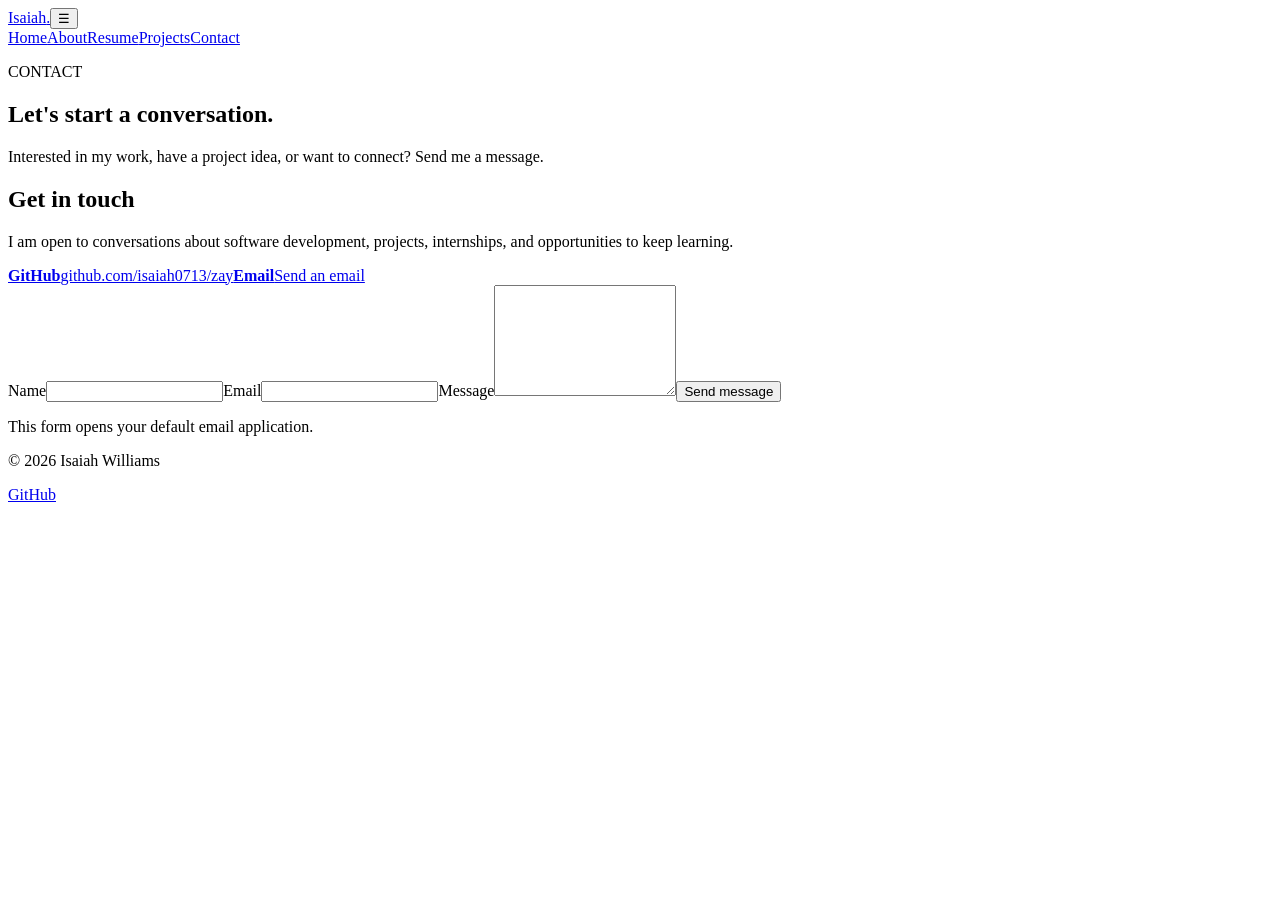
==== contact.html @ 9c96395e "Add contact page" ====
<!doctype html><html lang="en"><head><meta charset="utf-8"><meta name="viewport" content="width=device-width,initial-scale=1"><meta name="description" content="Contact Isaiah Williams"><title>Contact | Isaiah Williams</title><link rel="stylesheet" href="styles.css"></head><body><header><nav class="nav container" aria-label="Main navigation"><a class="brand" href="index.html">Isaiah<span>.</span></a><button class="menu-toggle" aria-expanded="false" aria-controls="nav-links">☰</button><div id="nav-links" class="nav-links"><a href="index.html">Home</a><a href="about.html">About</a><a href="resume.html">Resume</a><a href="projects.html">Projects</a><a class="active" href="contact.html">Contact</a></div></nav></header><main class="page"><section class="page-hero"><div class="container"><p class="eyebrow">CONTACT</p><h1>Let's start a <span>conversation.</span></h1><p class="lead narrow">Interested in my work, have a project idea, or want to connect? Send me a message.</p></div></section><section class="section"><div class="container contact-grid"><div><h2>Get in touch</h2><p>I am open to conversations about software development, projects, internships, and opportunities to keep learning.</p><div class="contact-links"><a href="https://github.com/isaiah0713/zay"><strong>GitHub</strong><span>github.com/isaiah0713/zay</span></a><a href="mailto:isaiah0713@example.com"><strong>Email</strong><span>Send an email</span></a></div></div><form class="contact-form" action="mailto:isaiah0713@example.com" method="post" enctype="text/plain"><label for="name">Name</label><input id="name" name="name" type="text" required><label for="email">Email</label><input id="email" name="email" type="email" required><label for="message">Message</label><textarea id="message" name="message" rows="7" required></textarea><button class="button primary" type="submit">Send message</button><p class="form-note">This form opens your default email application.</p></form></div></section></main><footer><div class="container footer-inner"><p>© 2026 Isaiah Williams</p><a href="https://github.com/isaiah0713/zay">GitHub</a></div></footer><script src="script.js"></script></body></html>
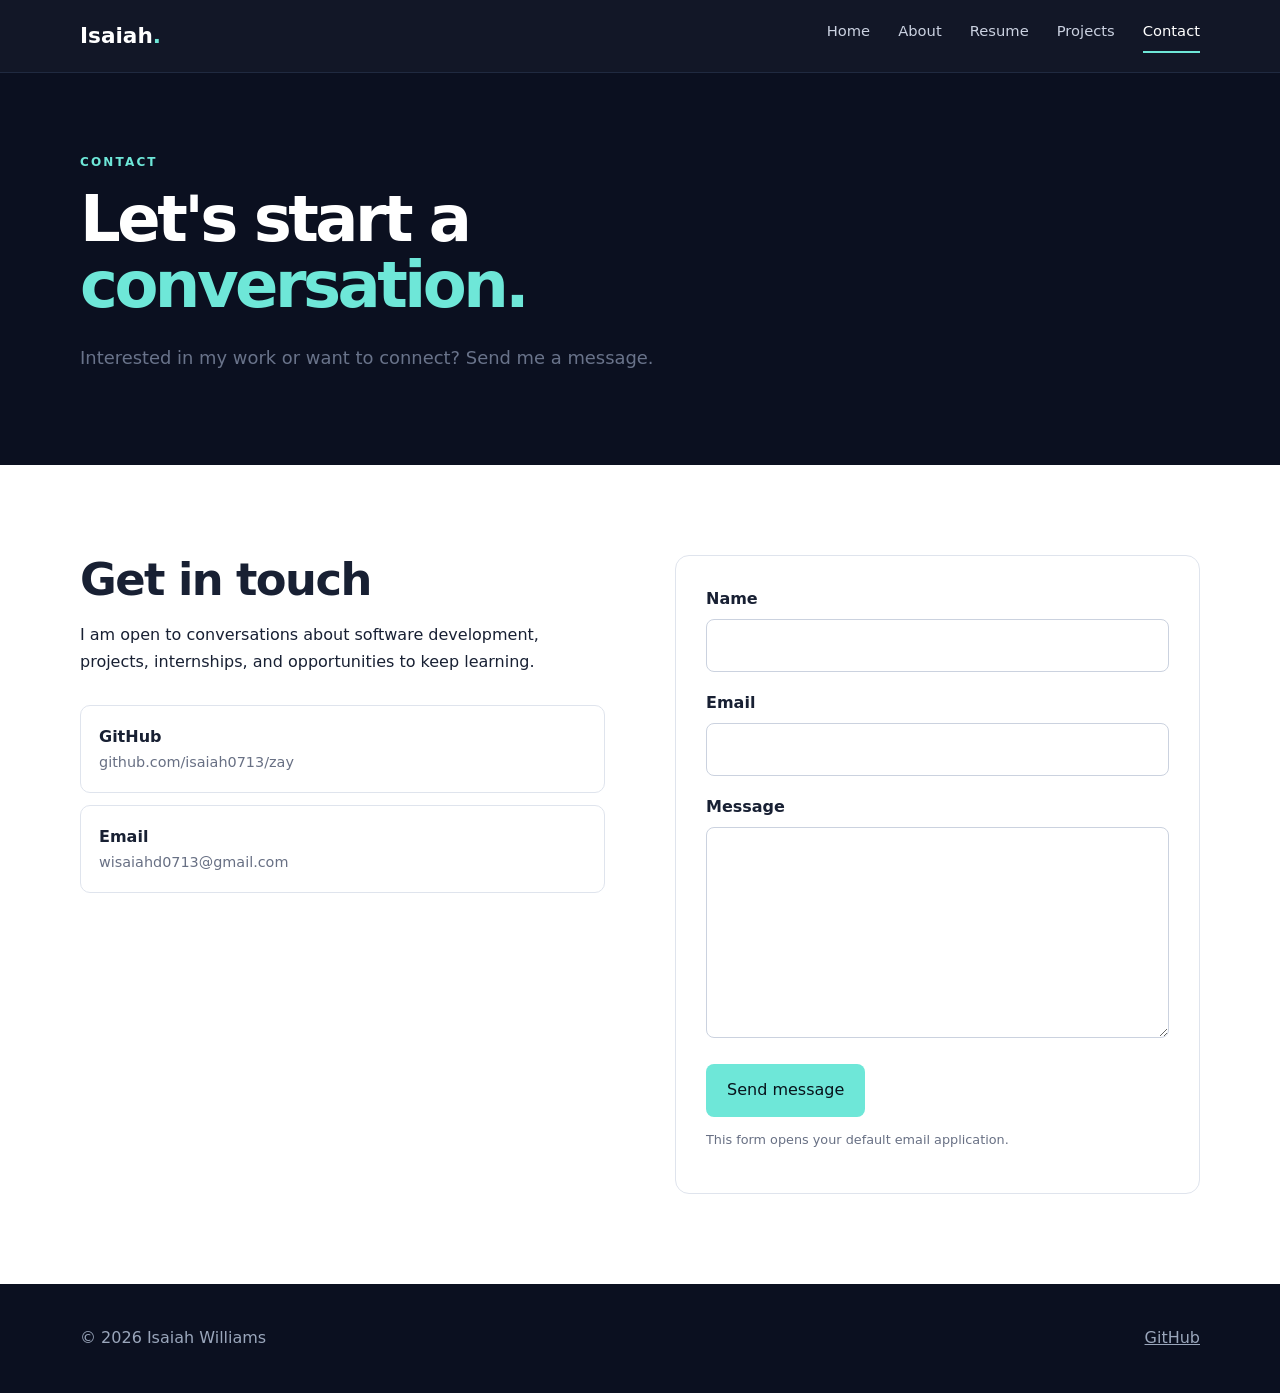
==== commit d08a1f6f: "Update contact information" ====
--- a/contact.html
+++ b/contact.html
@@ -1 +1 @@
-<!doctype html><html lang="en"><head><meta charset="utf-8"><meta name="viewport" content="width=device-width,initial-scale=1"><meta name="description" content="Contact Isaiah Williams"><title>Contact | Isaiah Williams</title><link rel="stylesheet" href="styles.css"></head><body><header><nav class="nav container" aria-label="Main navigation"><a class="brand" href="index.html">Isaiah<span>.</span></a><button class="menu-toggle" aria-expanded="false" aria-controls="nav-links">☰</button><div id="nav-links" class="nav-links"><a href="index.html">Home</a><a href="about.html">About</a><a href="resume.html">Resume</a><a href="projects.html">Projects</a><a class="active" href="contact.html">Contact</a></div></nav></header><main class="page"><section class="page-hero"><div class="container"><p class="eyebrow">CONTACT</p><h1>Let's start a <span>conversation.</span></h1><p class="lead narrow">Interested in my work, have a project idea, or want to connect? Send me a message.</p></div></section><section class="section"><div class="container contact-grid"><div><h2>Get in touch</h2><p>I am open to conversations about software development, projects, internships, and opportunities to keep learning.</p><div class="contact-links"><a href="https://github.com/isaiah0713/zay"><strong>GitHub</strong><span>github.com/isaiah0713/zay</span></a><a href="mailto:isaiah0713@example.com"><strong>Email</strong><span>Send an email</span></a></div></div><form class="contact-form" action="mailto:isaiah0713@example.com" method="post" enctype="text/plain"><label for="name">Name</label><input id="name" name="name" type="text" required><label for="email">Email</label><input id="email" name="email" type="email" required><label for="message">Message</label><textarea id="message" name="message" rows="7" required></textarea><button class="button primary" type="submit">Send message</button><p class="form-note">This form opens your default email application.</p></form></div></section></main><footer><div class="container footer-inner"><p>© 2026 Isaiah Williams</p><a href="https://github.com/isaiah0713/zay">GitHub</a></div></footer><script src="script.js"></script></body></html>+<!doctype html><html lang="en"><head><meta charset="utf-8"><meta name="viewport" content="width=device-width,initial-scale=1"><meta name="description" content="Contact Isaiah Williams"><title>Contact | Isaiah Williams</title><link rel="stylesheet" href="styles.css"></head><body><header><nav class="nav container" aria-label="Main navigation"><a class="brand" href="index.html">Isaiah<span>.</span></a><button class="menu-toggle" aria-expanded="false" aria-controls="nav-links">☰</button><div id="nav-links" class="nav-links"><a href="index.html">Home</a><a href="about.html">About</a><a href="resume.html">Resume</a><a href="projects.html">Projects</a><a class="active" href="contact.html">Contact</a></div></nav></header><main class="page"><section class="page-hero"><div class="container"><p class="eyebrow">CONTACT</p><h1>Let's start a <span>conversation.</span></h1><p class="lead narrow">Interested in my work or want to connect? Send me a message.</p></div></section><section class="section"><div class="container contact-grid"><div><h2>Get in touch</h2><p>I am open to conversations about software development, projects, internships, and opportunities to keep learning.</p><div class="contact-links"><a href="https://github.com/isaiah0713/zay"><strong>GitHub</strong><span>github.com/isaiah0713/zay</span></a><a href="mailto:wisaiahd0713@gmail.com"><strong>Email</strong><span>wisaiahd0713@gmail.com</span></a></div></div><form class="contact-form" action="mailto:wisaiahd0713@gmail.com" method="post" enctype="text/plain"><label for="name">Name</label><input id="name" name="name" required><label for="email">Email</label><input id="email" name="email" type="email" required><label for="message">Message</label><textarea id="message" name="message" rows="7" required></textarea><button class="button primary" type="submit">Send message</button><p class="form-note">This form opens your default email application.</p></form></div></section></main><footer><div class="container footer-inner"><p>© 2026 Isaiah Williams</p><a href="https://github.com/isaiah0713/zay">GitHub</a></div></footer><script src="script.js"></script></body></html>
--- a/styles.css
+++ b/styles.css
@@ -0,0 +1 @@
+:root{--bg:#0b1020;--surface:#121a2d;--text:#182033;--muted:#687084;--white:#fff;--accent:#6ee7d8;--blue:#5b8cff;--line:#dfe4ed;--max:1120px}*{box-sizing:border-box}html{scroll-behavior:smooth}body{margin:0;font-family:Inter,system-ui,-apple-system,"Segoe UI",sans-serif;color:var(--text);background:#fff;line-height:1.65}a{color:inherit}.container{width:min(var(--max),calc(100% - 40px));margin:auto}header{background:rgba(11,16,32,.97);color:#fff;position:sticky;top:0;z-index:10;border-bottom:1px solid #202a40}.nav{height:72px;display:flex;align-items:center;justify-content:space-between}.brand{font-size:1.35rem;font-weight:800;text-decoration:none}.brand span,h1 span{color:var(--accent)}.nav-links{display:flex;gap:28px}.nav-links a{font-size:.92rem;text-decoration:none;color:#cbd2e1}.nav-links a:hover,.nav-links a.active{color:#fff}.nav-links a.active{border-bottom:2px solid var(--accent);padding-bottom:8px}.menu-toggle{display:none;background:none;border:0;color:#fff;font-size:1.5rem}.hero{background:var(--bg);color:#fff;padding:110px 0 100px}.hero-grid{display:grid;grid-template-columns:1.1fr .9fr;gap:70px;align-items:center}.eyebrow{font-size:.75rem;letter-spacing:.18em;font-weight:800;color:#61708e;margin:0 0 14px}.hero .eyebrow,.page-hero .eyebrow{color:var(--accent)}h1{font-size:clamp(2.7rem,6vw,5.4rem);line-height:1.03;letter-spacing:-.055em;margin:0 0 24px}h2{font-size:clamp(1.8rem,4vw,2.8rem);line-height:1.1;letter-spacing:-.035em;margin:0 0 18px}h3{line-height:1.2}.lead{font-size:1.12rem;color:#b9c2d4;max-width:650px}.lead.narrow{max-width:700px;color:#69738a}.button-row{display:flex;gap:14px;margin-top:30px;flex-wrap:wrap}.button{display:inline-block;padding:12px 20px;border-radius:8px;text-decoration:none;font-weight:750;border:1px solid transparent;cursor:pointer;font:inherit}.button.primary{background:var(--accent);color:#07131b}.button.secondary{border-color:#44506a;color:#fff}.button:hover{transform:translateY(-1px)}.hero-card{background:linear-gradient(145deg,#18233c,#0e1527);border:1px solid #273552;padding:18px;border-radius:16px}.code-window{background:#080d18;border-radius:10px;overflow:hidden}.window-bar{height:38px;display:flex;align-items:center;gap:6px;padding:0 12px;color:#7f8aa0;font-size:.75rem;border-bottom:1px solid #1e2940}.window-bar i{width:8px;height:8px;border-radius:50%;background:#4b556a}.window-bar span{margin-left:auto}.code-window pre{margin:0;padding:24px;overflow:auto;color:#c7d2e8;font-size:.82rem}.section{padding:90px 0}.section.alt{background:#f5f7fb}.dark{background:var(--bg);color:#fff}.dark p{color:#aeb8cb}.section-heading{margin-bottom:35px}.feature-grid,.project-grid{display:grid;grid-template-columns:repeat(3,1fr);gap:20px}.feature-card,.project-card,.quote-card,.resume-side,.contact-form{border:1px solid var(--line);border-radius:14px;background:#fff}.feature-card{padding:28px}.feature-card p,.project-body>p{color:var(--muted)}.icon{font-weight:800;color:#52627f;margin-bottom:35px}.split,.about-grid,.resume-grid,.contact-grid{display:grid;grid-template-columns:1fr 1fr;gap:70px;align-items:center}.split>p{font-size:1.15rem}.page-hero{background:var(--bg);color:#fff;padding:80px 0 75px}.page-hero h1{font-size:clamp(2.6rem,5vw,4.6rem);max-width:850px}.about-grid p{max-width:680px;color:var(--muted)}.quote-card{padding:35px;background:var(--bg);color:#fff;border-color:#26334d}.quote{font-size:1.65rem;line-height:1.25;margin:0 0 15px}.muted{color:var(--muted)}.quote-card .muted{color:#9aa6bb}.tag-list,.skill-list,.tech{display:flex;flex-wrap:wrap;gap:10px}.tag-list span,.skill-list span,.tech span{padding:8px 12px;border-radius:999px;background:#e9eef6;color:#35415a;font-size:.85rem;font-weight:700}.resume-block{margin-bottom:50px}.timeline-item{border-left:3px solid var(--blue);padding-left:22px}.skill-list span{background:var(--bg);color:#fff}.resume-side{padding:30px}.check-list{padding:0;margin:0 0 30px;list-style:none}.check-list li{padding:10px 0 10px 25px;border-bottom:1px solid var(--line)}.full{width:100%;text-align:center}.project-card{overflow:hidden;display:flex;flex-direction:column}.project-shot{height:205px;padding:25px;display:flex;flex-direction:column;justify-content:flex-end;background:linear-gradient(135deg,#101a31,#263b65);color:#fff}.project-shot span{color:var(--accent);font-weight:800;font-size:.78rem;letter-spacing:.1em}.project-shot strong{font-size:1.5rem;margin-top:8px}.sql-shot{background:linear-gradient(135deg,#101a31,#31506e)}.sys-shot{background:linear-gradient(135deg,#111b2e,#315c5c)}.project-body{padding:25px;display:flex;flex-direction:column;flex:1}.project-type{font-size:.72rem!important;font-weight:800;letter-spacing:.13em;color:#53617b!important;margin-bottom:7px}.project-body h2{font-size:1.45rem}.project-body h3{font-size:1rem;margin:22px 0 4px}.project-body .tech{margin-top:8px}.project-body .tech span{font-size:.7rem;padding:5px 8px}.text-link{margin-top:auto;padding-top:22px;color:#315ed8;font-weight:800;text-decoration:none}.contact-grid{align-items:start}.contact-links{display:grid;gap:12px;margin-top:30px}.contact-links a{display:flex;flex-direction:column;padding:18px;border:1px solid var(--line);border-radius:10px;text-decoration:none}.contact-links span{color:var(--muted);font-size:.9rem}.contact-form{padding:30px}.contact-form label{display:block;font-weight:750;margin-bottom:7px}.contact-form input,.contact-form textarea{width:100%;padding:12px;border:1px solid #cbd2df;border-radius:8px;font:inherit;margin-bottom:18px}.contact-form input:focus,.contact-form textarea:focus{outline:3px solid rgba(91,140,255,.2);border-color:var(--blue)}.form-note{font-size:.8rem;color:var(--muted)}footer{background:var(--bg);color:#9aa6bb;padding:25px 0}.footer-inner{display:flex;justify-content:space-between;align-items:center}.footer a{color:#fff;text-decoration:none}.footer p{margin:0;font-size:.85rem}@media(max-width:850px){.hero-grid,.split,.about-grid,.resume-grid,.contact-grid{grid-template-columns:1fr;gap:35px}.feature-grid,.project-grid{grid-template-columns:1fr 1fr}.nav-links{position:absolute;top:72px;left:0;right:0;background:var(--bg);display:none;flex-direction:column;padding:20px}.nav-links.open{display:flex}.nav-links a.active{border:0}.menu-toggle{display:block}}@media(max-width:560px){.container{width:calc(100% - 28px)}.feature-grid,.project-grid{grid-template-columns:1fr}.section{padding:65px 0}.hero{padding:65px 0}.button{width:100%;text-align:center}.footer-inner{flex-direction:column;gap:5px}.code-window pre{font-size:.72rem}}@media(prefers-reduced-motion:reduce){html{scroll-behavior:auto}}
